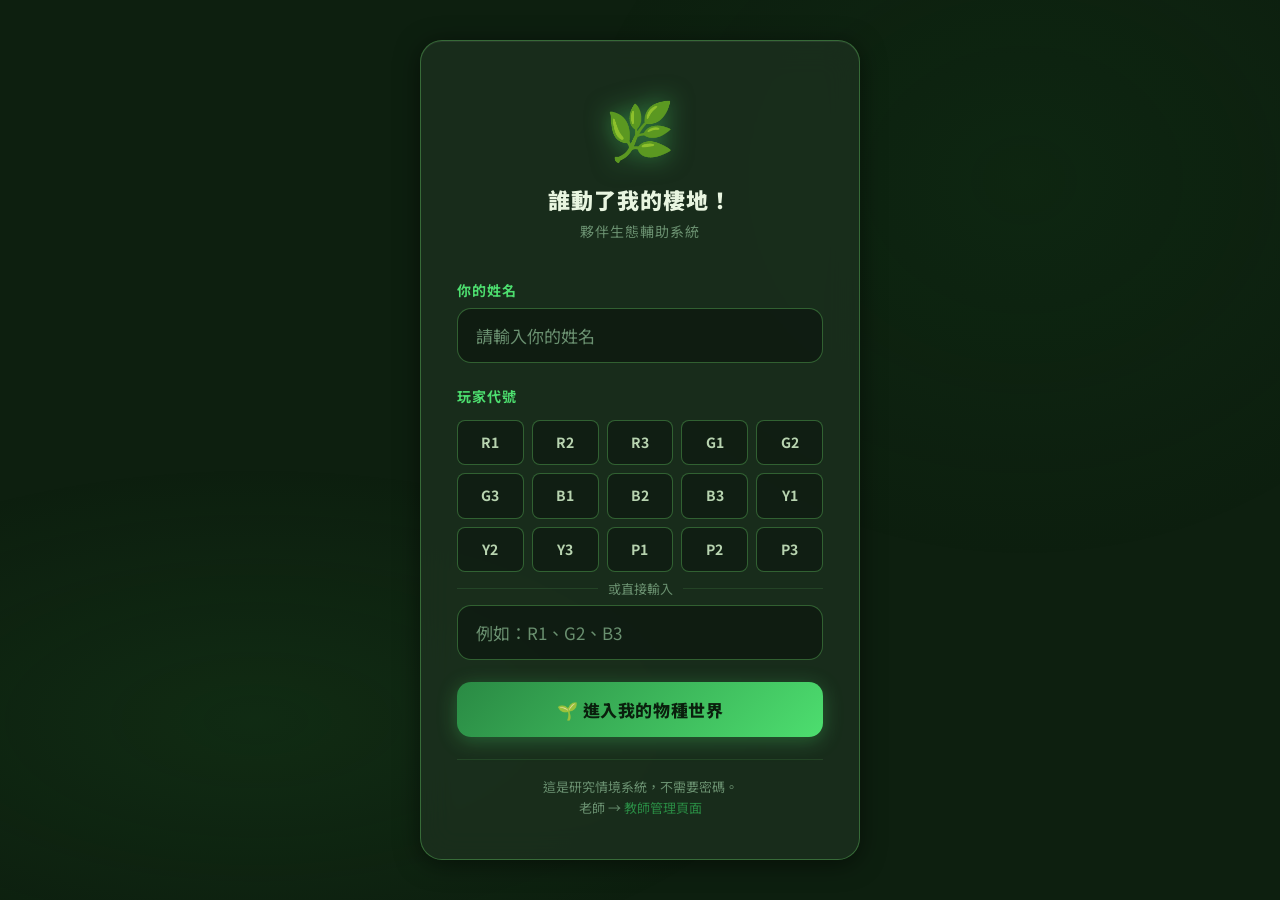
==== index.html @ b0ab8698 "V1" ====
<!DOCTYPE html>
<html lang="zh-TW">
<head>
  <meta charset="UTF-8" />
  <meta name="viewport" content="width=device-width, initial-scale=1.0" />
  <title>誰動了我的棲地！— 夥伴生態輔助系統</title>
  <meta name="description" content="桌遊「誰動了我的棲地！」的 AI 物種夥伴輔助系統，協助學生以物種視角思考生態互動。" />
  <link rel="stylesheet" href="styles.css" />
  <style>
    /* ── Login Page Specific ── */
    body { display: flex; align-items: center; justify-content: center; min-height: 100vh; padding: 24px; }

    .login-wrapper {
      position: relative;
      z-index: 1;
      width: 100%;
      max-width: 440px;
      animation: fadeInUp 0.5s ease both;
    }

    /* Floating leaves decoration */
    .leaves-deco {
      position: fixed;
      inset: 0;
      pointer-events: none;
      overflow: hidden;
      z-index: 0;
    }
    .leaf {
      position: absolute;
      font-size: 22px;
      opacity: 0;
      animation: float-leaf linear infinite;
    }
    @keyframes float-leaf {
      0%   { transform: translate(0, 110vh) rotate(0deg); opacity: 0; }
      10%  { opacity: 0.6; }
      90%  { opacity: 0.4; }
      100% { transform: translate(var(--dx, 30px), -10vh) rotate(var(--rot, 360deg)); opacity: 0; }
    }

    /* Title section */
    .login-header {
      text-align: center;
      padding: 40px 36px 28px;
    }
    .login-logo {
      font-size: 56px;
      display: block;
      margin-bottom: 12px;
      filter: drop-shadow(0 0 12px rgba(77,222,111,0.5));
      animation: sway 4s ease-in-out infinite;
      transform-origin: bottom center;
    }
    .login-title {
      font-size: 22px;
      font-weight: 900;
      color: var(--color-text-h);
      letter-spacing: 0.04em;
      line-height: 1.3;
      margin-bottom: 6px;
    }
    .login-subtitle {
      font-size: 14px;
      color: var(--color-text-dim);
      letter-spacing: 0.08em;
    }

    /* Form body */
    .login-body {
      padding: 8px 36px 40px;
      display: flex;
      flex-direction: column;
      gap: 22px;
    }

    /* Code picker grid */
    .code-grid {
      display: grid;
      grid-template-columns: repeat(5, 1fr);
      gap: 8px;
      margin-top: 6px;
    }
    .code-chip {
      padding: 10px 4px;
      text-align: center;
      border-radius: var(--radius-sm);
      border: 1.5px solid var(--color-border-bright);
      background: rgba(0,0,0,0.3);
      color: var(--color-text);
      font-size: 14px;
      font-weight: 700;
      cursor: pointer;
      transition: all var(--transition);
      user-select: none;
    }
    .code-chip:hover {
      border-color: var(--color-primary);
      color: var(--color-primary);
      background: rgba(77,222,111,0.08);
    }
    .code-chip.selected {
      background: linear-gradient(135deg, var(--color-primary-dim), var(--color-primary));
      border-color: var(--color-primary);
      color: #0a1f0d;
      box-shadow: 0 2px 12px rgba(77,222,111,0.35);
    }

    .or-divider {
      display: flex;
      align-items: center;
      gap: 10px;
      color: var(--color-text-dim);
      font-size: 13px;
    }
    .or-divider::before, .or-divider::after {
      content: '';
      flex: 1;
      height: 1px;
      background: var(--color-border);
    }

    /* Error state */
    .error-msg {
      padding: 12px 16px;
      background: rgba(255,107,107,0.1);
      border: 1px solid rgba(255,107,107,0.35);
      border-radius: var(--radius-sm);
      color: var(--color-error);
      font-size: 14px;
      display: none;
    }
    .error-msg.show { display: block; animation: fadeInUp 0.3s ease; }

    /* Loading spinner inside button */
    .btn-spinner {
      width: 18px;
      height: 18px;
      border: 2px solid rgba(0,0,0,0.2);
      border-top-color: rgba(0,0,0,0.7);
      border-radius: 50%;
      animation: spin 0.7s linear infinite;
      display: none;
    }

    /* Bottom note */
    .login-note {
      text-align: center;
      font-size: 13px;
      color: var(--color-text-dim);
      padding-top: 16px;
      border-top: 1px solid var(--color-border);
    }
    .login-note a {
      color: var(--color-primary-dim);
      text-decoration: none;
    }
    .login-note a:hover { text-decoration: underline; }
  </style>
</head>
<body>

<!-- Floating leaves -->
<div class="leaves-deco" id="leavesDeco"></div>

<!-- Toast -->
<div id="toast"></div>

<div class="login-wrapper">
  <div class="glass-card">
    <!-- Header -->
    <div class="login-header">
      <span class="login-logo">🌿</span>
      <h1 class="login-title">誰動了我的棲地！</h1>
      <p class="login-subtitle">夥伴生態輔助系統</p>
    </div>

    <!-- Form -->
    <div class="login-body">
      <div class="field-group">
        <label class="field-label" for="inputName">你的姓名</label>
        <input
          class="field-input"
          id="inputName"
          type="text"
          placeholder="請輸入你的姓名"
          autocomplete="off"
          maxlength="20"
        />
      </div>

      <div class="field-group">
        <label class="field-label">玩家代號</label>
        <!-- Quick-pick grid -->
        <div class="code-grid" id="codeGrid">
          <!-- generated by JS -->
        </div>
        <div class="or-divider">或直接輸入</div>
        <input
          class="field-input"
          id="inputCode"
          type="text"
          placeholder="例如：R1、G2、B3"
          autocomplete="off"
          maxlength="6"
          style="text-transform:uppercase;"
        />
      </div>

      <div class="error-msg" id="errorMsg"></div>

      <button class="btn-primary" id="loginBtn" onclick="doLogin()">
        <div class="btn-spinner" id="btnSpinner"></div>
        <span id="btnText">🌱 進入我的物種世界</span>
      </button>

      <p class="login-note">
        這是研究情境系統，不需要密碼。<br />
        老師 → <a href="admin.html" id="adminLink">教師管理頁面</a>
      </p>
    </div>
  </div>
</div>

<script src="config.js"></script>
<script>
// ════════════════════════════════════════════════
// Login Page Script
// ════════════════════════════════════════════════

// Player code options
const CODE_PREFIXES = ['R','G','B','Y','P'];
const CODE_NUMBERS  = [1, 2, 3];

function buildCodeGrid() {
  const grid = document.getElementById('codeGrid');
  CODE_PREFIXES.forEach(prefix => {
    CODE_NUMBERS.forEach(num => {
      const code = prefix + num;
      const chip = document.createElement('div');
      chip.className = 'code-chip';
      chip.id = 'chip-' + code;
      chip.textContent = code;
      chip.onclick = () => selectCode(code);
      grid.appendChild(chip);
    });
  });
}

function selectCode(code) {
  document.querySelectorAll('.code-chip').forEach(c => c.classList.remove('selected'));
  const chip = document.getElementById('chip-' + code);
  if (chip) chip.classList.add('selected');
  document.getElementById('inputCode').value = code;
}

// Sync manual input → chip highlight
document.addEventListener('DOMContentLoaded', () => {
  buildCodeGrid();
  buildLeaves();

  document.getElementById('inputCode').addEventListener('input', e => {
    const val = e.target.value.trim().toUpperCase();
    e.target.value = val;
    document.querySelectorAll('.code-chip').forEach(c => c.classList.remove('selected'));
    const chip = document.getElementById('chip-' + val);
    if (chip) chip.classList.add('selected');
  });

  document.getElementById('inputName').addEventListener('keydown', e => {
    if (e.key === 'Enter') document.getElementById('inputCode').focus();
  });
  document.getElementById('inputCode').addEventListener('keydown', e => {
    if (e.key === 'Enter') doLogin();
  });
});

// ── Login ──────────────────────────────────────
async function doLogin() {
  const name        = document.getElementById('inputName').value.trim();
  const player_code = document.getElementById('inputCode').value.trim().toUpperCase();
  const errEl       = document.getElementById('errorMsg');

  errEl.classList.remove('show');

  if (!name) { showError('請輸入你的姓名 😊'); return; }
  if (!player_code) { showError('請選擇或輸入你的玩家代號'); return; }

  setLoading(true);

  try {
    const url = `${GAS_URL}?action=login&name=${encodeURIComponent(name)}&player_code=${encodeURIComponent(player_code)}`;
    const res  = await fetch(url);
    const data = await res.json();

    if (!data.ok) {
      showError(data.error || '登入失敗，請確認姓名與代號');
      setLoading(false);
      return;
    }

    // Store session
    sessionStorage.setItem('student', JSON.stringify({
      name:        data.name,
      player_code: data.player_code,
      species:     data.species,
      team:        data.team,
      bodyDesc:    data.bodyDesc,
    }));

    showToast('歡迎！正在進入你的世界…');
    setTimeout(() => { window.location.href = 'chat.html'; }, 800);

  } catch (err) {
    showError('網路連線異常，請稍後再試');
    setLoading(false);
  }
}

function showError(msg) {
  const el = document.getElementById('errorMsg');
  el.textContent = '⚠️ ' + msg;
  el.classList.add('show');
}

function setLoading(on) {
  const btn     = document.getElementById('loginBtn');
  const spinner = document.getElementById('btnSpinner');
  const text    = document.getElementById('btnText');
  btn.disabled      = on;
  spinner.style.display = on ? 'block' : 'none';
  text.style.display    = on ? 'none'  : '';
}

function showToast(msg, isError = false) {
  const t = document.getElementById('toast');
  t.textContent = msg;
  t.className   = 'show' + (isError ? ' error' : '');
  clearTimeout(t._timer);
  t._timer = setTimeout(() => { t.className = ''; }, 3000);
}

// ── Floating leaves animation ──────────────────
function buildLeaves() {
  const container = document.getElementById('leavesDeco');
  const emojis = ['🍃','🌿','🍀','🌱','🍂'];
  for (let i = 0; i < 18; i++) {
    const leaf = document.createElement('div');
    leaf.className = 'leaf';
    leaf.textContent = emojis[Math.floor(Math.random() * emojis.length)];
    const left = Math.random() * 100;
    const dur  = 8 + Math.random() * 12;
    const delay= Math.random() * 15;
    const dx   = (Math.random() - 0.5) * 120;
    const rot  = Math.random() * 720 - 360;
    leaf.style.cssText = `left:${left}%;--dx:${dx}px;--rot:${rot}deg;animation-duration:${dur}s;animation-delay:${delay}s;`;
    container.appendChild(leaf);
  }
}
</script>
</body>
</html>
---- styles.css ----
/* ================================================
   誰動了我的棲地！— 夥伴生態輔助系統
   Shared Design System
   ================================================ */

@import url('https://fonts.googleapis.com/css2?family=Noto+Sans+TC:wght@400;500;700;900&family=Nunito:wght@400;600;700;800&display=swap');

/* ---- CSS Tokens ---- */
:root {
  --color-bg:          #0d1f0f;
  --color-bg-2:        #111e12;
  --color-surface:     #162418;
  --color-surface-2:   #1e3322;
  --color-glass:       rgba(30, 51, 34, 0.7);
  --color-border:      rgba(100, 200, 100, 0.15);
  --color-border-bright: rgba(100, 200, 100, 0.4);

  --color-primary:     #4dde6f;
  --color-primary-dim: #2a8a44;
  --color-primary-glow: rgba(77, 222, 111, 0.25);
  --color-accent:      #a8e063;
  --color-accent-2:    #f5c518;

  --color-user-bubble: #1a3a5c;
  --color-user-border: rgba(74, 144, 226, 0.5);
  --color-user-text:   #cce4ff;

  --color-ai-bubble:   #163320;
  --color-ai-border:   rgba(77, 222, 111, 0.4);
  --color-ai-text:     #d4f5dc;

  --color-text-h:      #e8f5e0;
  --color-text:        #b8d4b0;
  --color-text-dim:    #6a9070;
  --color-error:       #ff6b6b;
  --color-warning:     #ffa94d;

  --radius-sm: 8px;
  --radius-md: 14px;
  --radius-lg: 22px;
  --radius-xl: 32px;

  --shadow-sm:   0 2px 8px rgba(0,0,0,0.4);
  --shadow-md:   0 4px 24px rgba(0,0,0,0.5);
  --shadow-lg:   0 8px 48px rgba(0,0,0,0.6);
  --shadow-glow: 0 0 24px var(--color-primary-glow);

  --font-main: 'Noto Sans TC', 'Nunito', sans-serif;
  --font-size-base: 17px;
  --font-size-sm:   14px;
  --font-size-lg:   20px;
  --font-size-xl:   26px;

  --transition: 0.22s cubic-bezier(0.4, 0, 0.2, 1);
}

/* ---- Reset ---- */
*, *::before, *::after { box-sizing: border-box; margin: 0; padding: 0; }

html, body {
  height: 100%;
  font-family: var(--font-main);
  font-size: var(--font-size-base);
  background: var(--color-bg);
  color: var(--color-text);
  line-height: 1.65;
  -webkit-font-smoothing: antialiased;
}

/* ---- Animated BG ---- */
body::before {
  content: '';
  position: fixed;
  inset: 0;
  background:
    radial-gradient(ellipse 60% 40% at 20% 80%, rgba(34, 100, 40, 0.18) 0%, transparent 70%),
    radial-gradient(ellipse 50% 60% at 80% 20%, rgba(20, 80, 30, 0.15) 0%, transparent 70%);
  pointer-events: none;
  z-index: 0;
}

/* ---- Glass Card ---- */
.glass-card {
  background: var(--color-glass);
  border: 1px solid var(--color-border-bright);
  border-radius: var(--radius-lg);
  backdrop-filter: blur(16px);
  -webkit-backdrop-filter: blur(16px);
  box-shadow: var(--shadow-md), inset 0 1px 0 rgba(255,255,255,0.06);
}

/* ---- Inputs ---- */
.field-group {
  display: flex;
  flex-direction: column;
  gap: 6px;
}

.field-label {
  font-size: var(--font-size-sm);
  font-weight: 700;
  color: var(--color-primary);
  letter-spacing: 0.06em;
  text-transform: uppercase;
}

.field-input {
  background: rgba(0, 0, 0, 0.35);
  border: 1.5px solid var(--color-border-bright);
  border-radius: var(--radius-md);
  padding: 14px 18px;
  font-family: var(--font-main);
  font-size: var(--font-size-base);
  color: var(--color-text-h);
  outline: none;
  transition: border-color var(--transition), box-shadow var(--transition);
  width: 100%;
}

.field-input::placeholder { color: var(--color-text-dim); }

.field-input:focus {
  border-color: var(--color-primary);
  box-shadow: var(--shadow-glow);
}

/* ---- Buttons ---- */
.btn-primary {
  display: flex;
  align-items: center;
  justify-content: center;
  gap: 8px;
  padding: 15px 32px;
  background: linear-gradient(135deg, var(--color-primary-dim), var(--color-primary));
  color: #0a1f0d;
  font-family: var(--font-main);
  font-size: var(--font-size-base);
  font-weight: 800;
  border: none;
  border-radius: var(--radius-md);
  cursor: pointer;
  transition: transform var(--transition), box-shadow var(--transition), filter var(--transition);
  box-shadow: 0 4px 20px rgba(77, 222, 111, 0.3);
  letter-spacing: 0.03em;
}

.btn-primary:hover {
  transform: translateY(-2px);
  box-shadow: 0 8px 32px rgba(77, 222, 111, 0.5);
  filter: brightness(1.08);
}

.btn-primary:active { transform: translateY(0); filter: brightness(0.95); }

.btn-primary:disabled {
  opacity: 0.5;
  cursor: not-allowed;
  transform: none;
  box-shadow: none;
}

/* ---- Status badge ---- */
.status-badge {
  display: inline-flex;
  align-items: center;
  gap: 6px;
  padding: 4px 12px;
  border-radius: 100px;
  font-size: 13px;
  font-weight: 700;
}
.status-badge.normal   { background: rgba(77,222,111,0.15); color: var(--color-primary); border: 1px solid rgba(77,222,111,0.35); }
.status-badge.hungry   { background: rgba(255,169,77,0.15);  color: var(--color-warning); border: 1px solid rgba(255,169,77,0.35); }
.status-badge.starving { background: rgba(255,107,107,0.15); color: var(--color-error);   border: 1px solid rgba(255,107,107,0.35); }

/* ---- Scroll ---- */
::-webkit-scrollbar { width: 6px; }
::-webkit-scrollbar-track { background: transparent; }
::-webkit-scrollbar-thumb { background: rgba(77,222,111,0.25); border-radius: 100px; }
::-webkit-scrollbar-thumb:hover { background: rgba(77,222,111,0.45); }

/* ---- Floating particles (decorative) ---- */
@keyframes float-up {
  0%   { transform: translateY(0) scale(1); opacity: 0.7; }
  100% { transform: translateY(-120px) scale(0.5); opacity: 0; }
}
@keyframes sway {
  0%, 100% { transform: rotate(-3deg); }
  50%       { transform: rotate(3deg); }
}
@keyframes pulseGlow {
  0%, 100% { box-shadow: var(--shadow-md), 0 0 20px var(--color-primary-glow); }
  50%       { box-shadow: var(--shadow-md), 0 0 40px rgba(77,222,111,0.4); }
}
@keyframes fadeInUp {
  from { opacity: 0; transform: translateY(14px); }
  to   { opacity: 1; transform: translateY(0); }
}
@keyframes slideIn {
  from { opacity: 0; transform: translateX(-10px); }
  to   { opacity: 1; transform: translateX(0); }
}
@keyframes typing {
  0%   { content: '●'; }
  33%  { content: '● ●'; }
  66%  { content: '● ● ●'; }
  100% { content: '●'; }
}
@keyframes spin { to { transform: rotate(360deg); } }

.fade-in-up { animation: fadeInUp 0.4s ease both; }

/* ---- Toast ---- */
#toast {
  position: fixed;
  bottom: 32px;
  left: 50%;
  transform: translateX(-50%) translateY(20px);
  background: var(--color-surface-2);
  border: 1px solid var(--color-border-bright);
  border-radius: var(--radius-md);
  padding: 12px 24px;
  font-size: var(--font-size-sm);
  color: var(--color-text-h);
  opacity: 0;
  pointer-events: none;
  transition: all 0.3s ease;
  z-index: 9999;
  max-width: 340px;
  text-align: center;
}
#toast.show {
  opacity: 1;
  transform: translateX(-50%) translateY(0);
}
#toast.error { border-color: rgba(255,107,107,0.5); color: var(--color-error); }
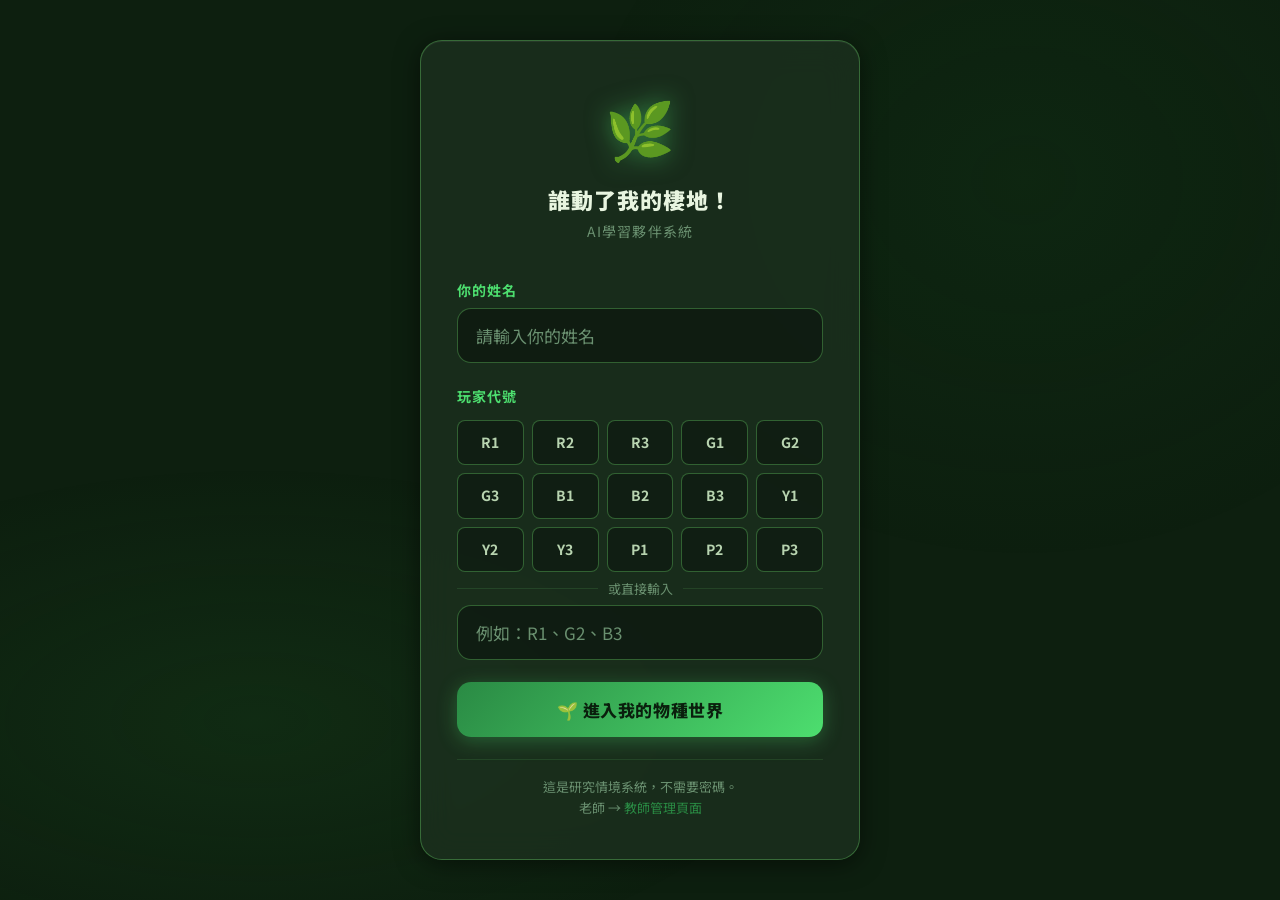
==== commit 6b5af482: "AI學習夥伴系統 改名字" ====
--- a/index.html
+++ b/index.html
@@ -3,8 +3,8 @@
 <head>
   <meta charset="UTF-8" />
   <meta name="viewport" content="width=device-width, initial-scale=1.0" />
-  <title>誰動了我的棲地！— 夥伴生態輔助系統</title>
-  <meta name="description" content="桌遊「誰動了我的棲地！」的 AI 物種夥伴輔助系統，協助學生以物種視角思考生態互動。" />
+  <title>誰動了我的棲地！— AI學習夥伴系統</title>
+  <meta name="description" content="桌遊「誰動了我的棲地！」的 AI 學習夥伴系統，協助學生以物種視角思考生態互動。" />
   <link rel="stylesheet" href="styles.css" />
   <style>
     /* ── Login Page Specific ── */
@@ -172,7 +172,7 @@
     <div class="login-header">
       <span class="login-logo">🌿</span>
       <h1 class="login-title">誰動了我的棲地！</h1>
-      <p class="login-subtitle">夥伴生態輔助系統</p>
+      <p class="login-subtitle">AI學習夥伴系統</p>
     </div>
 
     <!-- Form -->
@@ -289,8 +289,12 @@
   setLoading(true);
 
   try {
-    const url = `${GAS_URL}?action=login&name=${encodeURIComponent(name)}&player_code=${encodeURIComponent(player_code)}`;
-    const res  = await fetch(url);
+    // ⚠️ 所有呼叫一律用 POST + text/plain 避免 CORS 302 redirect 問題
+    const res  = await fetch(GAS_URL, {
+      method: 'POST',
+      headers: { 'Content-Type': 'text/plain' },
+      body: JSON.stringify({ action: 'login', name, player_code }),
+    });
     const data = await res.json();
 
     if (!data.ok) {
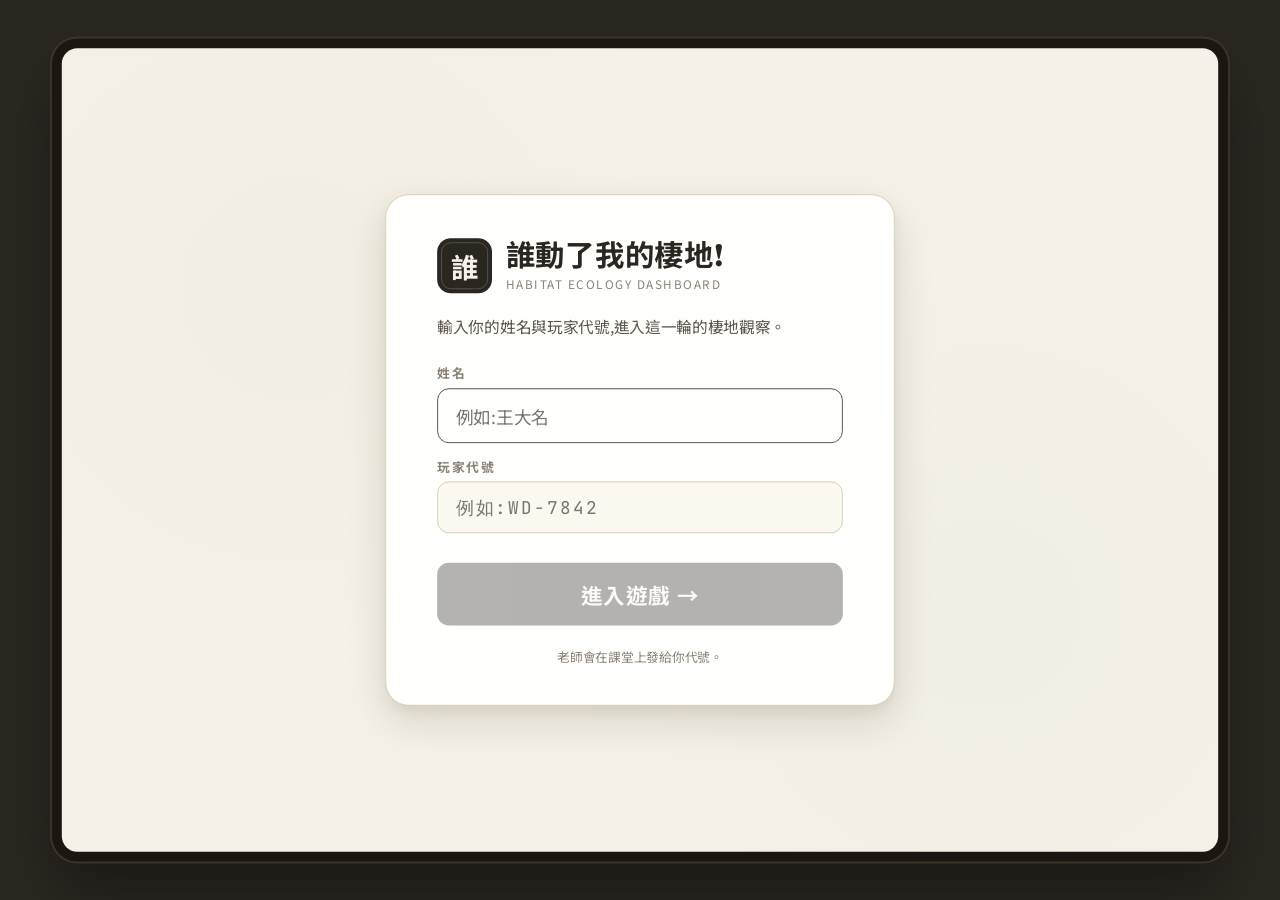
==== commit 9d062f39: "New system 0.0.1" ====
--- a/index.html
+++ b/index.html
@@ -1,366 +1,40 @@
-<!DOCTYPE html>
-<html lang="zh-TW">
+<!doctype html>
+<html lang="zh-Hant">
 <head>
-  <meta charset="UTF-8" />
-  <meta name="viewport" content="width=device-width, initial-scale=1.0" />
-  <title>誰動了我的棲地！— AI學習夥伴系統</title>
-  <meta name="description" content="桌遊「誰動了我的棲地！」的 AI 學習夥伴系統，協助學生以物種視角思考生態互動。" />
-  <link rel="stylesheet" href="styles.css" />
-  <style>
-    /* ── Login Page Specific ── */
-    body { display: flex; align-items: center; justify-content: center; min-height: 100vh; padding: 24px; }
+  <meta charset="utf-8" />
+  <meta name="viewport" content="width=1180, initial-scale=1" />
+  <title>誰動了我的棲地!</title>
 
-    .login-wrapper {
-      position: relative;
-      z-index: 1;
-      width: 100%;
-      max-width: 440px;
-      animation: fadeInUp 0.5s ease both;
-    }
+  <link rel="preconnect" href="https://fonts.googleapis.com" />
+  <link rel="preconnect" href="https://fonts.gstatic.com" crossorigin />
+  <link href="https://fonts.googleapis.com/css2?family=Noto+Sans+TC:wght@400;500;600;700;900&family=Fraunces:opsz,wght@9..144,500;9..144,700&family=JetBrains+Mono:wght@400;600&display=swap" rel="stylesheet" />
 
-    /* Floating leaves decoration */
-    .leaves-deco {
-      position: fixed;
-      inset: 0;
-      pointer-events: none;
-      overflow: hidden;
-      z-index: 0;
-    }
-    .leaf {
-      position: absolute;
-      font-size: 22px;
-      opacity: 0;
-      animation: float-leaf linear infinite;
-    }
-    @keyframes float-leaf {
-      0%   { transform: translate(0, 110vh) rotate(0deg); opacity: 0; }
-      10%  { opacity: 0.6; }
-      90%  { opacity: 0.4; }
-      100% { transform: translate(var(--dx, 30px), -10vh) rotate(var(--rot, 360deg)); opacity: 0; }
-    }
-
-    /* Title section */
-    .login-header {
-      text-align: center;
-      padding: 40px 36px 28px;
-    }
-    .login-logo {
-      font-size: 56px;
-      display: block;
-      margin-bottom: 12px;
-      filter: drop-shadow(0 0 12px rgba(77,222,111,0.5));
-      animation: sway 4s ease-in-out infinite;
-      transform-origin: bottom center;
-    }
-    .login-title {
-      font-size: 22px;
-      font-weight: 900;
-      color: var(--color-text-h);
-      letter-spacing: 0.04em;
-      line-height: 1.3;
-      margin-bottom: 6px;
-    }
-    .login-subtitle {
-      font-size: 14px;
-      color: var(--color-text-dim);
-      letter-spacing: 0.08em;
-    }
-
-    /* Form body */
-    .login-body {
-      padding: 8px 36px 40px;
-      display: flex;
-      flex-direction: column;
-      gap: 22px;
-    }
-
-    /* Code picker grid */
-    .code-grid {
-      display: grid;
-      grid-template-columns: repeat(5, 1fr);
-      gap: 8px;
-      margin-top: 6px;
-    }
-    .code-chip {
-      padding: 10px 4px;
-      text-align: center;
-      border-radius: var(--radius-sm);
-      border: 1.5px solid var(--color-border-bright);
-      background: rgba(0,0,0,0.3);
-      color: var(--color-text);
-      font-size: 14px;
-      font-weight: 700;
-      cursor: pointer;
-      transition: all var(--transition);
-      user-select: none;
-    }
-    .code-chip:hover {
-      border-color: var(--color-primary);
-      color: var(--color-primary);
-      background: rgba(77,222,111,0.08);
-    }
-    .code-chip.selected {
-      background: linear-gradient(135deg, var(--color-primary-dim), var(--color-primary));
-      border-color: var(--color-primary);
-      color: #0a1f0d;
-      box-shadow: 0 2px 12px rgba(77,222,111,0.35);
-    }
-
-    .or-divider {
-      display: flex;
-      align-items: center;
-      gap: 10px;
-      color: var(--color-text-dim);
-      font-size: 13px;
-    }
-    .or-divider::before, .or-divider::after {
-      content: '';
-      flex: 1;
-      height: 1px;
-      background: var(--color-border);
-    }
-
-    /* Error state */
-    .error-msg {
-      padding: 12px 16px;
-      background: rgba(255,107,107,0.1);
-      border: 1px solid rgba(255,107,107,0.35);
-      border-radius: var(--radius-sm);
-      color: var(--color-error);
-      font-size: 14px;
-      display: none;
-    }
-    .error-msg.show { display: block; animation: fadeInUp 0.3s ease; }
-
-    /* Loading spinner inside button */
-    .btn-spinner {
-      width: 18px;
-      height: 18px;
-      border: 2px solid rgba(0,0,0,0.2);
-      border-top-color: rgba(0,0,0,0.7);
-      border-radius: 50%;
-      animation: spin 0.7s linear infinite;
-      display: none;
-    }
-
-    /* Bottom note */
-    .login-note {
-      text-align: center;
-      font-size: 13px;
-      color: var(--color-text-dim);
-      padding-top: 16px;
-      border-top: 1px solid var(--color-border);
-    }
-    .login-note a {
-      color: var(--color-primary-dim);
-      text-decoration: none;
-    }
-    .login-note a:hover { text-decoration: underline; }
-  </style>
+  <link rel="stylesheet" href="styles/base.css" />
+  <link rel="stylesheet" href="styles/topbar.css" />
+  <link rel="stylesheet" href="styles/login.css" />
+  <link rel="stylesheet" href="styles/action-screen.css" />
+  <link rel="stylesheet" href="styles/habitat-map.css" />
+  <link rel="stylesheet" href="styles/chat.css" />
+  <link rel="stylesheet" href="styles/report-screen.css" />
 </head>
 <body>
+  <div id="hd-stage" class="hd-stage"></div>
 
-<!-- Floating leaves -->
-<div class="leaves-deco" id="leavesDeco"></div>
-
-<!-- Toast -->
-<div id="toast"></div>
-
-<div class="login-wrapper">
-  <div class="glass-card">
-    <!-- Header -->
-    <div class="login-header">
-      <span class="login-logo">🌿</span>
-      <h1 class="login-title">誰動了我的棲地！</h1>
-      <p class="login-subtitle">AI學習夥伴系統</p>
-    </div>
-
-    <!-- Form -->
-    <div class="login-body">
-      <div class="field-group">
-        <label class="field-label" for="inputName">你的姓名</label>
-        <input
-          class="field-input"
-          id="inputName"
-          type="text"
-          placeholder="請輸入你的姓名"
-          autocomplete="off"
-          maxlength="20"
-        />
-      </div>
-
-      <div class="field-group">
-        <label class="field-label">玩家代號</label>
-        <!-- Quick-pick grid -->
-        <div class="code-grid" id="codeGrid">
-          <!-- generated by JS -->
-        </div>
-        <div class="or-divider">或直接輸入</div>
-        <input
-          class="field-input"
-          id="inputCode"
-          type="text"
-          placeholder="例如：R1、G2、B3"
-          autocomplete="off"
-          maxlength="6"
-          style="text-transform:uppercase;"
-        />
-      </div>
-
-      <div class="error-msg" id="errorMsg"></div>
-
-      <button class="btn-primary" id="loginBtn" onclick="doLogin()">
-        <div class="btn-spinner" id="btnSpinner"></div>
-        <span id="btnText">🌱 進入我的物種世界</span>
-      </button>
-
-      <p class="login-note">
-        這是研究情境系統，不需要密碼。<br />
-        老師 → <a href="admin.html" id="adminLink">教師管理頁面</a>
-      </p>
-    </div>
-  </div>
-</div>
-
-<script src="config.js"></script>
-<script>
-// ════════════════════════════════════════════════
-// Login Page Script
-// ════════════════════════════════════════════════
-
-// Player code options
-const CODE_PREFIXES = ['R','G','B','Y','P'];
-const CODE_NUMBERS  = [1, 2, 3];
-
-function buildCodeGrid() {
-  const grid = document.getElementById('codeGrid');
-  CODE_PREFIXES.forEach(prefix => {
-    CODE_NUMBERS.forEach(num => {
-      const code = prefix + num;
-      const chip = document.createElement('div');
-      chip.className = 'code-chip';
-      chip.id = 'chip-' + code;
-      chip.textContent = code;
-      chip.onclick = () => selectCode(code);
-      grid.appendChild(chip);
-    });
-  });
-}
-
-function selectCode(code) {
-  document.querySelectorAll('.code-chip').forEach(c => c.classList.remove('selected'));
-  const chip = document.getElementById('chip-' + code);
-  if (chip) chip.classList.add('selected');
-  document.getElementById('inputCode').value = code;
-}
-
-// Sync manual input → chip highlight
-document.addEventListener('DOMContentLoaded', () => {
-  buildCodeGrid();
-  buildLeaves();
-
-  document.getElementById('inputCode').addEventListener('input', e => {
-    const val = e.target.value.trim().toUpperCase();
-    e.target.value = val;
-    document.querySelectorAll('.code-chip').forEach(c => c.classList.remove('selected'));
-    const chip = document.getElementById('chip-' + val);
-    if (chip) chip.classList.add('selected');
-  });
-
-  document.getElementById('inputName').addEventListener('keydown', e => {
-    if (e.key === 'Enter') document.getElementById('inputCode').focus();
-  });
-  document.getElementById('inputCode').addEventListener('keydown', e => {
-    if (e.key === 'Enter') doLogin();
-  });
-});
-
-// ── Login ──────────────────────────────────────
-async function doLogin() {
-  const name        = document.getElementById('inputName').value.trim();
-  const player_code = document.getElementById('inputCode').value.trim().toUpperCase();
-  const errEl       = document.getElementById('errorMsg');
-
-  errEl.classList.remove('show');
-
-  if (!name) { showError('請輸入你的姓名 😊'); return; }
-  if (!player_code) { showError('請選擇或輸入你的玩家代號'); return; }
-
-  setLoading(true);
-
-  try {
-    // ⚠️ 所有呼叫一律用 POST + text/plain 避免 CORS 302 redirect 問題
-    const res  = await fetch(GAS_URL, {
-      method: 'POST',
-      headers: { 'Content-Type': 'text/plain' },
-      body: JSON.stringify({ action: 'login', name, player_code }),
-    });
-    const data = await res.json();
-
-    if (!data.ok) {
-      showError(data.error || '登入失敗，請確認姓名與代號');
-      setLoading(false);
-      return;
-    }
-
-    // Store session
-    sessionStorage.setItem('student', JSON.stringify({
-      name:        data.name,
-      player_code: data.player_code,
-      species:     data.species,
-      team:        data.team,
-      bodyDesc:    data.bodyDesc,
-    }));
-
-    showToast('歡迎！正在進入你的世界…');
-    setTimeout(() => { window.location.href = 'chat.html'; }, 800);
-
-  } catch (err) {
-    showError('網路連線異常，請稍後再試');
-    setLoading(false);
-  }
-}
-
-function showError(msg) {
-  const el = document.getElementById('errorMsg');
-  el.textContent = '⚠️ ' + msg;
-  el.classList.add('show');
-}
-
-function setLoading(on) {
-  const btn     = document.getElementById('loginBtn');
-  const spinner = document.getElementById('btnSpinner');
-  const text    = document.getElementById('btnText');
-  btn.disabled      = on;
-  spinner.style.display = on ? 'block' : 'none';
-  text.style.display    = on ? 'none'  : '';
-}
-
-function showToast(msg, isError = false) {
-  const t = document.getElementById('toast');
-  t.textContent = msg;
-  t.className   = 'show' + (isError ? ' error' : '');
-  clearTimeout(t._timer);
-  t._timer = setTimeout(() => { t.className = ''; }, 3000);
-}
-
-// ── Floating leaves animation ──────────────────
-function buildLeaves() {
-  const container = document.getElementById('leavesDeco');
-  const emojis = ['🍃','🌿','🍀','🌱','🍂'];
-  for (let i = 0; i < 18; i++) {
-    const leaf = document.createElement('div');
-    leaf.className = 'leaf';
-    leaf.textContent = emojis[Math.floor(Math.random() * emojis.length)];
-    const left = Math.random() * 100;
-    const dur  = 8 + Math.random() * 12;
-    const delay= Math.random() * 15;
-    const dx   = (Math.random() - 0.5) * 120;
-    const rot  = Math.random() * 720 - 360;
-    leaf.style.cssText = `left:${left}%;--dx:${dx}px;--rot:${rot}deg;animation-duration:${dur}s;animation-delay:${delay}s;`;
-    container.appendChild(leaf);
-  }
-}
-</script>
+  <!-- 載入順序:資料/工具 → 元件 → 路由 → 入口 -->
+  <script defer src="js/data.js"></script>
+  <script defer src="js/icons.js"></script>
+  <script defer src="js/state.js"></script>
+  <script defer src="js/api.js"></script>
+  <script defer src="js/components/topbar.js"></script>
+  <script defer src="js/components/timer.js"></script>
+  <script defer src="js/components/login.js"></script>
+  <script defer src="js/components/habitat-map.js"></script>
+  <script defer src="js/components/side-panel.js"></script>
+  <script defer src="js/components/action-panel.js"></script>
+  <script defer src="js/components/chat.js"></script>
+  <script defer src="js/components/action-screen.js"></script>
+  <script defer src="js/components/survival-report.js"></script>
+  <script defer src="js/router.js"></script>
+  <script defer src="js/main.js"></script>
 </body>
 </html>
--- a/styles/base.css
+++ b/styles/base.css
@@ -0,0 +1,150 @@
+/* ============================================================
+   誰動了我的棲地! — 基礎樣式
+   - CSS 變數整段沿用 reference/project/styles.css 的 :root
+   - 舞台尺寸調整為 1180×820,字級從 22 縮為 19
+   ============================================================ */
+
+:root {
+  /* 棲地主題色 */
+  --hd-color-wetland:   #6B9E7F;
+  --hd-color-forest:    #4A7C59;
+  --hd-color-urban:     #8B92A8;
+  --hd-color-port:      #5B7A99;
+
+  /* 六色族群 */
+  --hd-species-red:     #C8553D;
+  --hd-species-green:   #6B9E47;
+  --hd-species-yellow:  #D9A441;
+  --hd-species-brown:   #8B6B47;
+  --hd-species-blue:    #4A7BA6;
+  --hd-species-purple:  #8B5A9F;
+
+  /* 紙張/墨色系 */
+  --hd-paper:           #F5F1E8;
+  --hd-paper-dark:      #EBE4D3;
+  --hd-card:            #FFFFFE;
+  --hd-card-soft:       #FBF8F0;
+  --hd-ink:             #2A2620;
+  --hd-ink-soft:        #5C5448;
+  --hd-ink-muted:       #8A8275;
+  --hd-line:            #D9CFB8;
+  --hd-line-soft:       #E8E0CC;
+
+  /* 強調色 */
+  --hd-accent:          #B85C3D;
+  --hd-accent-soft:     #E8C9A8;
+  --hd-warning:         #C77A2E;
+  --hd-danger:          #B53C2E;
+  --hd-success:         #5B8C3F;
+  --hd-mist:            #2A2433;
+
+  /* 字體 */
+  --hd-font-sans:    "Noto Sans TC", system-ui, -apple-system, sans-serif;
+  --hd-font-display: "Fraunces", "Noto Sans TC", serif;
+  --hd-font-mono:    "JetBrains Mono", ui-monospace, monospace;
+
+  /* 圓角 */
+  --hd-radius-sm: 7px;
+  --hd-radius:    12px;
+  --hd-radius-lg: 17px;
+  --hd-radius-xl: 24px;
+
+  /* 陰影 */
+  --hd-shadow-sm: 0 1px 2px rgba(60,46,20,.06), 0 1px 1px rgba(60,46,20,.04);
+  --hd-shadow:    0 3px 8px rgba(60,46,20,.08), 0 1px 3px rgba(60,46,20,.06);
+  --hd-shadow-lg: 0 16px 40px rgba(60,46,20,.14), 0 6px 12px rgba(60,46,20,.06);
+
+  /* 舞台尺寸(1180×820) */
+  --hd-stage-w: 1180px;
+  --hd-stage-h: 820px;
+  --hd-topbar-h: 100px;
+}
+
+* { box-sizing: border-box; }
+
+html, body {
+  margin: 0; padding: 0;
+  background: #2A2620;
+  font-family: var(--hd-font-sans);
+  color: var(--hd-ink);
+  font-size: 19px;
+  -webkit-font-smoothing: antialiased;
+  text-rendering: optimizeLegibility;
+}
+
+body {
+  min-height: 100vh;
+  display: flex; align-items: center; justify-content: center;
+  overflow: hidden;
+}
+
+/* 舞台:固定 1180×820,實際縮放交給 main.js 算 transform: scale */
+.hd-stage {
+  width: var(--hd-stage-w);
+  height: var(--hd-stage-h);
+  position: relative;
+  background: var(--hd-paper);
+  overflow: hidden;
+  box-shadow:
+    0 0 0 10px #1a1612,
+    0 0 0 12px #3a342a,
+    0 32px 64px rgba(0,0,0,.4);
+  border-radius: 16px;
+  transform-origin: center center;
+}
+
+/* 紙張紋理(輕微噪點) */
+.hd-stage::before {
+  content: "";
+  position: absolute; inset: 0;
+  pointer-events: none;
+  background-image:
+    radial-gradient(circle at 20% 30%, rgba(184,156,108,.04) 0%, transparent 40%),
+    radial-gradient(circle at 80% 70%, rgba(110,140,90,.03) 0%, transparent 40%);
+  z-index: 0;
+}
+
+/* ============================================================
+   通用 pill / section label / scrollbar
+   ============================================================ */
+.hd-pill {
+  display: inline-flex; align-items: center; gap: 8px;
+  padding: 8px 16px;
+  background: var(--hd-card);
+  border: 1px solid var(--hd-line);
+  border-radius: 999px;
+  font-size: 16px;
+  color: var(--hd-ink-soft);
+  white-space: nowrap;
+}
+.hd-pill__label {
+  font-size: 12px;
+  letter-spacing: .14em;
+  text-transform: uppercase;
+  color: var(--hd-ink-muted);
+  white-space: nowrap;
+}
+.hd-pill__value {
+  font-weight: 600;
+  color: var(--hd-ink);
+  font-variant-numeric: tabular-nums;
+}
+
+.hd-section-label {
+  font-size: 12px;
+  letter-spacing: .18em;
+  text-transform: uppercase;
+  color: var(--hd-ink-muted);
+  font-weight: 700;
+  margin: 0 0 4px;
+  padding: 0 4px;
+  display: flex; justify-content: space-between; align-items: center;
+  white-space: nowrap;
+}
+
+/* 共用滾動條樣式 */
+.hd-scroll::-webkit-scrollbar { width: 6px; }
+.hd-scroll::-webkit-scrollbar-thumb {
+  background: var(--hd-line);
+  border-radius: 3px;
+}
--- a/styles/topbar.css
+++ b/styles/topbar.css
@@ -0,0 +1,112 @@
+/* ============================================================
+   TopBar — 頂部玩家狀態列
+   高度 100px(原 124px),所有字級依 1180×820 同比縮小
+   ============================================================ */
+
+.hd-topbar {
+  position: relative;
+  z-index: 5;
+  height: var(--hd-topbar-h);
+  padding: 0 28px;
+  display: grid;
+  grid-template-columns: auto 1fr auto;
+  align-items: center;
+  gap: 22px;
+  background: linear-gradient(180deg, var(--hd-card-soft) 0%, transparent 100%);
+  border-bottom: 1px solid var(--hd-line-soft);
+}
+
+.hd-topbar__brand { display: flex; align-items: center; gap: 14px; }
+.hd-topbar__logo {
+  width: 50px; height: 50px;
+  border-radius: 13px;
+  background: var(--hd-ink);
+  color: var(--hd-paper);
+  display: grid; place-items: center;
+  font-family: var(--hd-font-display);
+  font-weight: 700; font-size: 25px;
+  position: relative;
+}
+.hd-topbar__logo::after {
+  content: "";
+  position: absolute; inset: 4px;
+  border: 1px solid rgba(255,255,255,.2);
+  border-radius: 9px;
+}
+
+.hd-topbar__title {
+  font-family: var(--hd-font-display);
+  font-weight: 700;
+  font-size: 25px;
+  letter-spacing: .02em;
+  color: var(--hd-ink);
+  margin: 0;
+  line-height: 1.1;
+  white-space: nowrap;
+}
+.hd-topbar__subtitle {
+  font-size: 12px;
+  letter-spacing: .12em;
+  text-transform: uppercase;
+  color: var(--hd-ink-muted);
+  margin-top: 2px;
+  white-space: nowrap;
+}
+
+.hd-topbar__player {
+  display: flex; align-items: center; gap: 12px;
+  justify-content: flex-end;
+}
+
+/* 倒數計時 pill — 同 hd-pill 但寬度固定避免抖動 */
+.hd-pill--timer .hd-pill__value {
+  font-family: var(--hd-font-mono);
+  font-variant-numeric: tabular-nums;
+  min-width: 56px;
+  text-align: center;
+}
+.hd-pill--timer.hd-pill--low {
+  border-color: var(--hd-warning);
+  color: var(--hd-warning);
+}
+.hd-pill--timer.hd-pill--low .hd-pill__value { color: var(--hd-warning); }
+.hd-pill--timer.hd-pill--zero {
+  border-color: var(--hd-danger);
+  background: rgba(181, 60, 46, .08);
+  animation: hd-timer-flash 1.2s ease-in-out infinite;
+}
+.hd-pill--timer.hd-pill--zero .hd-pill__value,
+.hd-pill--timer.hd-pill--zero .hd-pill__label { color: var(--hd-danger); }
+
+@keyframes hd-timer-flash {
+  0%, 100% { opacity: 1; }
+  50%      { opacity: .55; }
+}
+
+/* 環形 AP 進度 */
+.hd-roundgauge { display: flex; align-items: center; gap: 10px; }
+.hd-roundgauge__ring {
+  position: relative;
+  width: 48px; height: 48px;
+}
+.hd-roundgauge__center {
+  position: absolute; inset: 0;
+  display: grid; place-items: center;
+  font-family: var(--hd-font-display);
+  font-weight: 700;
+  font-size: 20px;
+  color: var(--hd-ink);
+}
+.hd-roundgauge__meta {
+  font-size: 11px;
+  color: var(--hd-ink-muted);
+  letter-spacing: .1em;
+  text-transform: uppercase;
+  white-space: nowrap;
+}
+.hd-roundgauge__big {
+  font-size: 16px;
+  color: var(--hd-ink);
+  font-weight: 600;
+  white-space: nowrap;
+}
--- a/styles/login.css
+++ b/styles/login.css
@@ -0,0 +1,125 @@
+/* ============================================================
+   登入畫面 — 沿用米色紙張底 + 深墨色 + Fraunces 標題
+   ============================================================ */
+
+.hd-login {
+  position: relative;
+  z-index: 1;
+  width: 100%; height: 100%;
+  display: flex; align-items: center; justify-content: center;
+}
+
+.hd-login__card {
+  width: 520px;
+  background: var(--hd-card);
+  border: 1px solid var(--hd-line);
+  border-radius: var(--hd-radius-xl);
+  padding: 44px 52px 40px;
+  box-shadow: var(--hd-shadow-lg);
+  display: flex; flex-direction: column; gap: 22px;
+}
+
+.hd-login__brand {
+  display: flex; align-items: center; gap: 14px;
+}
+.hd-login__logo {
+  width: 56px; height: 56px;
+  border-radius: 14px;
+  background: var(--hd-ink);
+  color: var(--hd-paper);
+  display: grid; place-items: center;
+  font-family: var(--hd-font-display);
+  font-weight: 700;
+  font-size: 28px;
+  position: relative;
+}
+.hd-login__logo::after {
+  content: "";
+  position: absolute; inset: 4px;
+  border: 1px solid rgba(255,255,255,.2);
+  border-radius: 10px;
+}
+.hd-login__brand-text { display: flex; flex-direction: column; }
+.hd-login__title {
+  font-family: var(--hd-font-display);
+  font-weight: 700;
+  font-size: 30px;
+  color: var(--hd-ink);
+  margin: 0;
+  line-height: 1.1;
+  letter-spacing: .01em;
+}
+.hd-login__kicker {
+  font-size: 12px;
+  letter-spacing: .14em;
+  text-transform: uppercase;
+  color: var(--hd-ink-muted);
+  margin-top: 4px;
+}
+
+.hd-login__subtitle {
+  font-size: 16px;
+  color: var(--hd-ink-soft);
+  line-height: 1.55;
+  margin: 0;
+}
+
+.hd-login__fields {
+  display: flex; flex-direction: column;
+  gap: 14px;
+  margin-top: 4px;
+}
+.hd-login__field { display: flex; flex-direction: column; gap: 6px; }
+.hd-login__label {
+  font-size: 13px;
+  letter-spacing: .14em;
+  text-transform: uppercase;
+  color: var(--hd-ink-muted);
+  font-weight: 700;
+}
+.hd-login__input {
+  padding: 14px 18px;
+  border: 1px solid var(--hd-line);
+  border-radius: var(--hd-radius);
+  background: var(--hd-card-soft);
+  color: var(--hd-ink);
+  font-family: inherit;
+  font-size: 18px;
+  outline: none;
+  transition: border-color .15s, background .15s;
+}
+.hd-login__input:focus {
+  border-color: var(--hd-ink-soft);
+  background: var(--hd-card);
+}
+.hd-login__input--code {
+  font-family: var(--hd-font-mono);
+  letter-spacing: .12em;
+  text-transform: uppercase;
+}
+
+.hd-login__submit {
+  margin-top: 8px;
+  background: var(--hd-ink);
+  color: var(--hd-paper);
+  border: 0;
+  border-radius: var(--hd-radius);
+  padding: 16px 20px;
+  font-family: var(--hd-font-display);
+  font-weight: 700;
+  font-size: 22px;
+  letter-spacing: .04em;
+  cursor: pointer;
+  transition: background .15s, transform .15s;
+}
+.hd-login__submit:hover  { background: #16120c; transform: translateY(-1px); }
+.hd-login__submit:disabled {
+  opacity: .35; cursor: not-allowed; transform: none;
+}
+
+.hd-login__hint {
+  font-size: 13px;
+  color: var(--hd-ink-muted);
+  text-align: center;
+  margin: 0;
+}
--- a/styles/action-screen.css
+++ b/styles/action-screen.css
@@ -0,0 +1,331 @@
+/* ============================================================
+   行動階段 — 三欄式骨架
+   左:棲地細節 280  / 中:地圖 + 聊天  / 右:行動 320
+   ============================================================ */
+
+.hd-shell {
+  position: relative;
+  z-index: 1;
+  height: calc(100% - var(--hd-topbar-h));
+  display: grid;
+  grid-template-columns: 280px 1fr 320px;
+  gap: 14px;
+  padding: 14px 18px 18px;
+}
+
+/* ---------- 中欄:上地圖 + 下聊天 ---------- */
+.hd-mid {
+  display: grid;
+  grid-template-rows: auto 1fr;
+  gap: 12px;
+  min-height: 0;
+}
+
+/* ============================================================
+   左欄(棲地詳細卡)
+   ============================================================ */
+.hd-side-l {
+  display: flex;
+  flex-direction: column;
+  gap: 12px;
+  min-height: 0;
+  overflow-y: auto;
+}
+
+.hd-detail-card {
+  background: var(--hd-card);
+  border: 1px solid var(--hd-line-soft);
+  border-radius: var(--hd-radius-lg);
+  padding: 14px;
+  display: flex; flex-direction: column; gap: 10px;
+}
+.hd-detail-card__head {
+  display: flex; align-items: center; gap: 10px;
+  padding-bottom: 10px;
+  border-bottom: 1px dashed var(--hd-line);
+}
+.hd-detail-card__icon {
+  width: 36px; height: 36px;
+  border-radius: 10px;
+  background: var(--hd-habitat-color);
+  color: white;
+  display: grid; place-items: center;
+  flex-shrink: 0;
+}
+.hd-detail-card__name {
+  font-family: var(--hd-font-display);
+  font-weight: 700;
+  font-size: 21px;
+  color: var(--hd-ink);
+  line-height: 1.05;
+  white-space: nowrap;
+}
+.hd-detail-card__capacity {
+  font-size: 13px;
+  color: var(--hd-ink-muted);
+  margin-top: 3px;
+  white-space: nowrap;
+}
+.hd-detail-card__capacity strong {
+  font-family: var(--hd-font-display);
+  font-size: 16px;
+  font-weight: 700;
+  color: var(--hd-ink-soft);
+}
+
+/* 資源條 */
+.hd-resources { display: flex; flex-direction: column; gap: 9px; }
+.hd-resource  { display: flex; flex-direction: column; gap: 5px; }
+.hd-resource__head {
+  display: flex; align-items: center; justify-content: space-between;
+}
+.hd-resource__label {
+  display: flex; align-items: center; gap: 6px;
+  font-size: 14px;
+  font-weight: 500;
+  color: var(--hd-ink-soft);
+}
+.hd-resource__icon {
+  width: 20px; height: 20px;
+  display: grid; place-items: center;
+  color: var(--hd-ink-soft);
+}
+.hd-resource__pct {
+  font-family: var(--hd-font-display);
+  font-weight: 700;
+  font-size: 19px;
+  color: var(--hd-ink);
+  font-variant-numeric: tabular-nums;
+}
+.hd-resource__pct small {
+  font-size: 11px;
+  color: var(--hd-ink-muted);
+  font-weight: 500;
+  margin-left: 1px;
+}
+.hd-resource__bar {
+  height: 6px;
+  background: var(--hd-paper-dark);
+  border-radius: 3px;
+  overflow: hidden;
+}
+.hd-resource__bar-fill {
+  height: 100%; border-radius: 3px;
+  transition: width .4s ease;
+}
+.hd-resource--low  .hd-resource__bar-fill { background: var(--hd-danger); }
+.hd-resource--mid  .hd-resource__bar-fill { background: var(--hd-warning); }
+.hd-resource--high .hd-resource__bar-fill { background: var(--hd-success); }
+
+/* 族群分布 */
+.hd-popmini { display: flex; flex-direction: column; gap: 8px; }
+.hd-popmini__title {
+  font-family: var(--hd-font-display);
+  font-weight: 600;
+  font-size: 16px;
+  color: var(--hd-ink);
+  margin: 0;
+}
+.hd-popmini__rows { display: flex; flex-direction: column; gap: 4px; }
+.hd-popmini__row {
+  display: grid;
+  grid-template-columns: 12px 1fr auto;
+  align-items: center;
+  gap: 8px;
+  padding: 3px 0;
+}
+.hd-popmini__row--self {
+  background: var(--hd-paper);
+  margin: 0 -6px;
+  padding: 4px 6px;
+  border-radius: 7px;
+  border: 1px dashed var(--hd-ink-soft);
+}
+.hd-popmini__dot {
+  width: 12px; height: 12px;
+  border-radius: 999px;
+}
+.hd-popmini__name {
+  font-size: 14px;
+  color: var(--hd-ink-soft);
+  white-space: nowrap;
+}
+.hd-popmini__name--self {
+  font-weight: 700;
+  color: var(--hd-ink);
+}
+.hd-popmini__num {
+  font-family: var(--hd-font-mono);
+  font-weight: 600;
+  font-size: 14px;
+  color: var(--hd-ink);
+  font-variant-numeric: tabular-nums;
+}
+
+/* 性狀 */
+.hd-traits { display: flex; flex-direction: column; gap: 8px; }
+.hd-traits__list {
+  display: flex; gap: 5px; flex-wrap: wrap;
+}
+.hd-trait {
+  display: inline-flex; align-items: center; gap: 5px;
+  padding: 6px 11px 6px 9px;
+  background: var(--hd-card);
+  border: 1px solid var(--hd-line);
+  border-radius: 999px;
+  font-size: 13px;
+  color: var(--hd-ink-soft);
+  white-space: nowrap;
+}
+.hd-trait__dot {
+  width: 7px; height: 7px;
+  border-radius: 999px;
+  background: var(--hd-success);
+}
+.hd-trait--locked { opacity: .45; border-style: dashed; }
+.hd-trait--locked .hd-trait__dot { background: var(--hd-ink-muted); }
+
+/* ============================================================
+   右欄 — 行動面板
+   ============================================================ */
+.hd-actions {
+  display: flex;
+  flex-direction: column;
+  gap: 10px;
+  min-height: 0;
+}
+.hd-action-banner {
+  background: var(--hd-card);
+  border: 1.5px solid var(--hd-line);
+  border-radius: var(--hd-radius-lg);
+  padding: 12px 16px;
+  display: flex;
+  flex-direction: column;
+  gap: 3px;
+}
+.hd-action-banner__lbl {
+  font-size: 11px;
+  letter-spacing: .16em;
+  text-transform: uppercase;
+  color: var(--hd-ink-muted);
+  font-weight: 700;
+}
+.hd-action-banner__name {
+  font-family: var(--hd-font-display);
+  font-weight: 700;
+  font-size: 22px;
+  color: var(--hd-ink);
+  display: flex; align-items: center; gap: 8px;
+}
+.hd-action-banner__name::before {
+  content: "";
+  width: 13px; height: 13px;
+  border-radius: 4px;
+  background: var(--hd-habitat-color);
+}
+
+.hd-action-list {
+  display: flex; flex-direction: column;
+  gap: 8px;
+  flex: 1;
+  min-height: 0;
+  overflow-y: auto;
+  padding-right: 2px;
+}
+.hd-action {
+  background: var(--hd-card);
+  border: 2px solid var(--hd-line-soft);
+  border-radius: var(--hd-radius-lg);
+  padding: 10px 12px;
+  display: grid;
+  grid-template-columns: 38px 1fr auto;
+  gap: 10px;
+  align-items: center;
+  cursor: pointer;
+  font-family: inherit;
+  text-align: left;
+  width: 100%;
+  transition: border-color .18s, background .18s, transform .18s;
+  position: relative;
+}
+.hd-action:hover { border-color: var(--hd-line); transform: translateY(-1px); }
+.hd-action--queued {
+  border-color: var(--hd-ink);
+  background: linear-gradient(135deg, var(--hd-card) 0%, var(--hd-paper) 100%);
+}
+.hd-action--queued::before {
+  content: "✓";
+  position: absolute;
+  top: -8px; right: -8px;
+  width: 22px; height: 22px;
+  background: var(--hd-ink);
+  color: var(--hd-paper);
+  border-radius: 999px;
+  display: grid; place-items: center;
+  font-size: 13px; font-weight: 700;
+}
+.hd-action--disabled { opacity: .4; cursor: not-allowed; }
+.hd-action__icon {
+  width: 38px; height: 38px;
+  border-radius: 10px;
+  background: var(--hd-paper);
+  color: var(--hd-ink);
+  display: grid; place-items: center;
+}
+.hd-action--queued .hd-action__icon {
+  background: var(--hd-ink);
+  color: var(--hd-paper);
+}
+.hd-action__body { display: flex; flex-direction: column; gap: 1px; min-width: 0; }
+.hd-action__name {
+  font-family: var(--hd-font-display);
+  font-weight: 700;
+  font-size: 18px;
+  color: var(--hd-ink);
+  white-space: nowrap;
+}
+.hd-action__desc {
+  font-size: 12px;
+  color: var(--hd-ink-muted);
+  line-height: 1.4;
+}
+.hd-action__cost {
+  font-family: var(--hd-font-display);
+  font-weight: 700;
+  font-size: 21px;
+  color: var(--hd-ink-soft);
+  display: flex; flex-direction: column; align-items: center;
+  font-variant-numeric: tabular-nums;
+  line-height: 1;
+}
+.hd-action__cost small {
+  font-size: 10px;
+  letter-spacing: .12em;
+  color: var(--hd-ink-muted);
+  font-weight: 700;
+  margin-top: 4px;
+}
+
+.hd-execute {
+  background: var(--hd-ink);
+  color: var(--hd-paper);
+  border: 0;
+  border-radius: var(--hd-radius-lg);
+  padding: 16px 18px;
+  font-family: var(--hd-font-display);
+  font-weight: 700;
+  font-size: 21px;
+  cursor: pointer;
+  letter-spacing: .04em;
+  display: flex; align-items: center; justify-content: space-between; gap: 10px;
+  transition: transform .18s, background .18s;
+}
+.hd-execute:hover { transform: translateY(-1px); background: #16120c; }
+.hd-execute:disabled { opacity: .35; cursor: not-allowed; transform: none; }
+.hd-execute__cost {
+  font-family: var(--hd-font-mono);
+  font-size: 14px; font-weight: 600;
+  background: rgba(255,255,255,.12);
+  padding: 5px 11px;
+  border-radius: 6px;
+}
--- a/styles/habitat-map.css
+++ b/styles/habitat-map.css
@@ -0,0 +1,125 @@
+/* ============================================================
+   棲地地圖 — 2×2 橫向 5:3 tile,底圖切自 map.png 四象限
+   ============================================================ */
+
+.hd-map {
+  display: grid;
+  grid-template-columns: 1fr 1fr;
+  grid-template-rows: 1fr 1fr;
+  gap: 6px;
+  padding: 6px;
+  background: var(--hd-card);
+  border: 1.5px solid var(--hd-line);
+  border-radius: var(--hd-radius-xl);
+  box-shadow: var(--hd-shadow);
+  overflow: hidden;
+  position: relative;
+  /* 中欄寬度約 540px,2 個橫向 5:3 tile + gap → 高度約 318px */
+  height: 320px;
+}
+
+/* tile:沿用 map.png 同一張底圖,以 background-position 切四象限 */
+.hd-tile {
+  position: relative;
+  border-radius: var(--hd-radius-lg);
+  overflow: hidden;
+  cursor: pointer;
+  border: 3px solid transparent;
+  transition: border-color .2s, transform .2s;
+  background-image: url("../assets/map.png");
+  background-size: 200% 200%;
+  background-repeat: no-repeat;
+}
+.hd-tile:hover { transform: scale(0.998); }
+.hd-tile--active {
+  border-color: var(--hd-ink);
+  box-shadow: 0 0 0 3px rgba(42,38,32,.1);
+}
+
+/* 四象限:image.png 是 600×360,左上濕地、右上森林、左下都會、右下港口 */
+.hd-tile--wetland { background-position:   0%   0%; }
+.hd-tile--forest  { background-position: 100%   0%; }
+.hd-tile--urban   { background-position:   0% 100%; }
+.hd-tile--port    { background-position: 100% 100%; }
+
+/* 棲地名稱 nametag(左上角) */
+.hd-tile__nametag {
+  position: absolute;
+  top: 10px; left: 10px;
+  display: inline-flex; align-items: center; gap: 7px;
+  background: rgba(0,0,0,.55);
+  -webkit-backdrop-filter: blur(8px);
+  backdrop-filter: blur(8px);
+  color: white;
+  padding: 7px 13px;
+  border-radius: 999px;
+  font-family: var(--hd-font-display);
+  font-weight: 600;
+  font-size: 16px;
+  z-index: 3;
+  white-space: nowrap;
+}
+.hd-tile__nametag-en {
+  font-family: var(--hd-font-sans);
+  font-size: 10px;
+  font-weight: 400;
+  opacity: .7;
+  letter-spacing: .08em;
+  text-transform: uppercase;
+  margin-left: 3px;
+}
+.hd-tile--active .hd-tile__nametag {
+  background: var(--hd-ink);
+}
+
+/* 玩家自己族群在此地的標示(左下角) */
+.hd-tile__own {
+  position: absolute;
+  left: 10px; bottom: 10px;
+  background: rgba(255,255,255,.95);
+  color: var(--hd-ink);
+  padding: 6px 12px;
+  border-radius: 999px;
+  font-size: 12px;
+  display: flex; align-items: center; gap: 7px;
+  font-weight: 600;
+  z-index: 3;
+  box-shadow: 0 2px 6px rgba(0,0,0,.2);
+  white-space: nowrap;
+}
+.hd-tile__own-num {
+  font-family: var(--hd-font-display);
+  font-size: 16px;
+  font-weight: 700;
+}
+.hd-tile__own-dot {
+  width: 9px; height: 9px;
+  border-radius: 999px;
+}
+
+/* 動物族群圓點 — seeded random 分布 */
+.hd-tile__species-layer {
+  position: absolute;
+  inset: 0;
+  pointer-events: none;
+  z-index: 2;
+}
+.hd-species-pin {
+  position: absolute;
+  border-radius: 999px;
+  border: 2px solid rgba(255,255,255,.85);
+  box-shadow: 0 2px 5px rgba(0,0,0,.35);
+  transform: translate(-50%, -50%);
+}
+.hd-species-pin--self::after {
+  content: "";
+  position: absolute;
+  inset: -5px;
+  border: 2px dashed rgba(255,255,255,.95);
+  border-radius: 999px;
+  animation: hd-pulse 2s ease-in-out infinite;
+}
+@keyframes hd-pulse {
+  0%, 100% { opacity: .6; transform: scale(1); }
+  50%      { opacity: 1;  transform: scale(1.08); }
+}
--- a/styles/chat.css
+++ b/styles/chat.css
@@ -0,0 +1,115 @@
+/* ============================================================
+   AI 對話視窗 — 行動階段地圖下方常駐 / 反思模式右欄
+   ============================================================ */
+
+.hd-chat {
+  display: flex;
+  flex-direction: column;
+  background: var(--hd-card);
+  border: 1px solid var(--hd-line-soft);
+  border-radius: var(--hd-radius-lg);
+  box-shadow: var(--hd-shadow-sm);
+  overflow: hidden;
+  min-height: 0;
+}
+
+.hd-chat__head {
+  display: flex; align-items: center; gap: 8px;
+  padding: 10px 14px;
+  background: var(--hd-card-soft);
+  border-bottom: 1px solid var(--hd-line-soft);
+}
+.hd-chat__head-icon {
+  width: 24px; height: 24px;
+  border-radius: 7px;
+  background: var(--hd-mist);
+  color: #E8E0CC;
+  display: grid; place-items: center;
+}
+.hd-chat__head-title {
+  font-family: var(--hd-font-display);
+  font-weight: 700;
+  font-size: 16px;
+  color: var(--hd-ink);
+}
+.hd-chat__head-sub {
+  font-size: 11px;
+  color: var(--hd-ink-muted);
+  letter-spacing: .08em;
+  text-transform: uppercase;
+  margin-left: auto;
+}
+
+.hd-chat__body {
+  flex: 1;
+  min-height: 0;
+  overflow-y: auto;
+  padding: 12px 14px;
+  display: flex; flex-direction: column; gap: 8px;
+  background: var(--hd-paper);
+}
+
+.hd-chat__msg {
+  display: flex;
+  max-width: 85%;
+}
+.hd-chat__msg--ai   { align-self: flex-start; }
+.hd-chat__msg--user { align-self: flex-end; }
+
+.hd-chat__bubble {
+  padding: 9px 13px;
+  border-radius: 14px;
+  font-size: 15px;
+  line-height: 1.5;
+  white-space: pre-wrap;
+  word-break: break-word;
+}
+.hd-chat__msg--ai .hd-chat__bubble {
+  background: var(--hd-card);
+  color: var(--hd-ink);
+  border: 1px solid var(--hd-line-soft);
+  border-top-left-radius: 4px;
+}
+.hd-chat__msg--user .hd-chat__bubble {
+  background: var(--hd-ink);
+  color: var(--hd-paper);
+  border-top-right-radius: 4px;
+}
+
+.hd-chat__form {
+  display: flex; gap: 8px;
+  padding: 10px 12px;
+  border-top: 1px solid var(--hd-line-soft);
+  background: var(--hd-card);
+}
+.hd-chat__input {
+  flex: 1;
+  padding: 10px 14px;
+  border: 1px solid var(--hd-line);
+  border-radius: 10px;
+  background: var(--hd-card-soft);
+  color: var(--hd-ink);
+  font-family: inherit;
+  font-size: 15px;
+  outline: none;
+  resize: none;
+}
+.hd-chat__input:focus {
+  border-color: var(--hd-ink-soft);
+  background: var(--hd-card);
+}
+.hd-chat__send {
+  background: var(--hd-ink);
+  color: var(--hd-paper);
+  border: 0;
+  border-radius: 10px;
+  padding: 0 16px;
+  display: inline-flex; align-items: center; gap: 6px;
+  font-family: var(--hd-font-display);
+  font-weight: 700;
+  font-size: 15px;
+  cursor: pointer;
+  transition: background .15s, transform .15s;
+}
+.hd-chat__send:hover { background: #16120c; transform: translateY(-1px); }
+.hd-chat__send:disabled { opacity: .35; cursor: not-allowed; transform: none; }
--- a/styles/report-screen.css
+++ b/styles/report-screen.css
@@ -0,0 +1,361 @@
+/* ============================================================
+   生存報告 — 一般模式 / 反思模式
+   一般模式:左數量變化 + 右觸發事件
+   反思模式:左上下堆疊(變化+事件)+ 右 AI 對話
+   ============================================================ */
+
+.hd-report {
+  position: relative;
+  z-index: 1;
+  height: calc(100% - var(--hd-topbar-h));
+  padding: 18px 26px 22px;
+  display: grid;
+  grid-template-columns: 1.15fr 1fr;
+  grid-template-rows: auto 1fr;
+  gap: 18px;
+}
+
+/* 反思模式:左欄變兩列(變化在上、事件在下),右欄改 AI 對話 */
+.hd-report--reflection {
+  grid-template-columns: 1fr 1fr;
+}
+.hd-report--reflection .hd-report__left-stack {
+  display: grid;
+  grid-template-rows: minmax(0, 1fr) minmax(0, .92fr);
+  gap: 12px;
+  min-height: 0;
+}
+
+/* 報告 head */
+.hd-report__head {
+  grid-column: 1 / -1;
+  display: flex;
+  align-items: flex-end;
+  justify-content: space-between;
+  border-bottom: 1px solid var(--hd-line);
+  padding-bottom: 12px;
+}
+.hd-report__head-l { display: flex; align-items: baseline; gap: 18px; }
+.hd-report__round {
+  font-family: var(--hd-font-display);
+  font-size: 58px;
+  font-weight: 700;
+  line-height: 1;
+  color: var(--hd-ink);
+  letter-spacing: -.02em;
+}
+.hd-report__round small {
+  font-size: 20px;
+  color: var(--hd-ink-muted);
+  margin-left: 6px;
+}
+.hd-report__title-stack { display: flex; flex-direction: column; gap: 3px; }
+.hd-report__kicker {
+  font-size: 12px;
+  letter-spacing: .2em;
+  text-transform: uppercase;
+  color: var(--hd-ink-muted);
+  font-weight: 700;
+  white-space: nowrap;
+}
+.hd-report__title {
+  font-family: var(--hd-font-display);
+  font-size: 29px;
+  font-weight: 700;
+  color: var(--hd-ink);
+  margin: 0;
+}
+.hd-report-summary { display: flex; gap: 12px; }
+.hd-stat-card {
+  background: var(--hd-card);
+  border: 1px solid var(--hd-line-soft);
+  border-radius: var(--hd-radius);
+  padding: 11px 16px;
+  display: flex; flex-direction: column; gap: 3px;
+  min-width: 130px;
+}
+.hd-stat-card__lbl {
+  font-size: 11px;
+  letter-spacing: .14em;
+  text-transform: uppercase;
+  color: var(--hd-ink-muted);
+  font-weight: 600;
+}
+.hd-stat-card__val {
+  font-family: var(--hd-font-display);
+  font-weight: 700;
+  font-size: 26px;
+  color: var(--hd-ink);
+  line-height: 1;
+  font-variant-numeric: tabular-nums;
+}
+.hd-stat-card__delta { font-size: 13px; color: var(--hd-ink-soft); font-weight: 500; }
+.hd-stat-card__delta--pos { color: var(--hd-success); }
+.hd-stat-card__delta--neg { color: var(--hd-danger); }
+
+/* 左:族群變化清單 */
+.hd-report-changes {
+  background: var(--hd-card);
+  border: 1px solid var(--hd-line-soft);
+  border-radius: var(--hd-radius-xl);
+  padding: 18px 22px;
+  display: flex;
+  flex-direction: column;
+  gap: 10px;
+  overflow-y: auto;
+  min-height: 0;
+}
+.hd-report--reflection .hd-report-changes {
+  padding: 14px 18px;
+  border-radius: var(--hd-radius-lg);
+}
+.hd-report-changes__head {
+  display: flex; align-items: center; gap: 10px;
+  padding-bottom: 10px;
+  border-bottom: 1px dashed var(--hd-line);
+}
+.hd-report-changes__icon {
+  width: 36px; height: 36px;
+  border-radius: 9px;
+  background: var(--hd-habitat-color);
+  color: white;
+  display: grid; place-items: center;
+}
+.hd-report-changes__habitat {
+  font-family: var(--hd-font-display);
+  font-weight: 700;
+  font-size: 22px;
+  color: var(--hd-ink);
+}
+.hd-report-changes__numline {
+  margin-left: auto;
+  font-family: var(--hd-font-mono);
+  font-size: 14px;
+  color: var(--hd-ink-soft);
+}
+.hd-report-changes__numline strong {
+  color: var(--hd-ink);
+  font-family: var(--hd-font-display);
+  font-size: 19px;
+  font-weight: 700;
+  margin: 0 3px;
+}
+
+.hd-changes-list { display: flex; flex-direction: column; }
+.hd-change {
+  display: grid;
+  grid-template-columns: 36px 90px 1fr auto;
+  align-items: center;
+  gap: 12px;
+  padding: 10px 0;
+  border-bottom: 1px solid var(--hd-line-soft);
+}
+.hd-change:last-child { border-bottom: 0; }
+.hd-change__icon {
+  width: 36px; height: 36px;
+  border-radius: 9px;
+  background: var(--hd-paper);
+  color: var(--hd-ink-soft);
+  display: grid; place-items: center;
+}
+.hd-change--success  .hd-change__icon { background: rgba(91, 140, 63, .14);  color: var(--hd-success); }
+.hd-change--negative .hd-change__icon { background: rgba(181, 60, 46, .14);  color: var(--hd-danger);  }
+.hd-change--inflow   .hd-change__icon { background: rgba(74, 123, 166, .14); color: var(--hd-species-blue); }
+.hd-change__name {
+  font-family: var(--hd-font-display);
+  font-weight: 700;
+  font-size: 18px;
+  color: var(--hd-ink);
+}
+.hd-change__detail { font-size: 13px; color: var(--hd-ink-muted); }
+.hd-change__delta {
+  font-family: var(--hd-font-mono);
+  font-weight: 700;
+  font-size: 18px;
+  font-variant-numeric: tabular-nums;
+}
+.hd-change__delta--pos     { color: var(--hd-success); }
+.hd-change__delta--neg     { color: var(--hd-danger); }
+.hd-change__delta--neutral { color: var(--hd-ink-muted); }
+
+.hd-changes-final {
+  margin-top: 6px;
+  padding: 12px 16px;
+  background: var(--hd-paper);
+  border-radius: 11px;
+  display: flex; align-items: center; justify-content: space-between;
+}
+.hd-changes-final__lbl {
+  font-size: 12px;
+  letter-spacing: .14em;
+  text-transform: uppercase;
+  color: var(--hd-ink-muted);
+  font-weight: 700;
+}
+.hd-changes-final__num {
+  display: flex; align-items: baseline; gap: 10px;
+  font-family: var(--hd-font-display);
+  font-weight: 700;
+  color: var(--hd-ink);
+  font-variant-numeric: tabular-nums;
+}
+.hd-changes-final__from {
+  font-size: 18px;
+  color: var(--hd-ink-muted);
+  text-decoration: line-through;
+  text-decoration-color: rgba(0,0,0,.2);
+}
+.hd-changes-final__arrow { color: var(--hd-ink-muted); font-size: 15px; }
+.hd-changes-final__to { font-size: 32px; }
+
+/* 觸發事件 */
+.hd-event {
+  background: var(--hd-mist);
+  color: #E8E0CC;
+  border-radius: var(--hd-radius-xl);
+  padding: 20px 22px;
+  display: flex; flex-direction: column;
+  gap: 12px;
+  position: relative;
+  overflow: hidden;
+  box-shadow: var(--hd-shadow-lg);
+  min-height: 0;
+}
+.hd-report--reflection .hd-event {
+  padding: 14px 16px;
+  border-radius: var(--hd-radius-lg);
+  gap: 8px;
+}
+.hd-event::before {
+  content: "";
+  position: absolute; inset: 0;
+  background:
+    radial-gradient(circle at 80% 20%, rgba(195, 130, 200, .18) 0%, transparent 50%),
+    radial-gradient(circle at 20% 80%, rgba(120, 180, 220, .12) 0%, transparent 50%);
+  pointer-events: none;
+}
+.hd-event__head {
+  display: flex; align-items: center; gap: 10px; position: relative;
+}
+.hd-event__badge {
+  font-size: 11px;
+  letter-spacing: .2em;
+  text-transform: uppercase;
+  background: rgba(232, 224, 204, .12);
+  border: 1px solid rgba(232, 224, 204, .25);
+  padding: 5px 10px;
+  border-radius: 999px;
+  color: rgba(232, 224, 204, .85);
+  font-weight: 600;
+  flex-shrink: 0;
+}
+.hd-event__title {
+  font-family: var(--hd-font-display);
+  font-weight: 700;
+  font-size: 23px;
+  color: #FBF8F0;
+  margin: 0;
+  line-height: 1.2;
+}
+.hd-report--reflection .hd-event__title { font-size: 19px; }
+.hd-event__location {
+  font-family: var(--hd-font-mono);
+  font-size: 12px;
+  color: rgba(232, 224, 204, .85);
+  background: rgba(232, 224, 204, .08);
+  padding: 3px 9px;
+  border-radius: 6px;
+  margin-left: auto;
+}
+.hd-event__quote {
+  font-family: var(--hd-font-display);
+  font-size: 17px;
+  font-style: italic;
+  color: rgba(232, 224, 204, .92);
+  line-height: 1.55;
+  position: relative;
+  padding-left: 14px;
+  border-left: 2px solid rgba(232, 224, 204, .3);
+}
+.hd-report--reflection .hd-event__quote { font-size: 14px; line-height: 1.5; padding-left: 11px; }
+
+.hd-event-effects {
+  display: flex; flex-direction: column;
+  gap: 4px; position: relative;
+  overflow-y: auto;
+  min-height: 0;
+}
+.hd-event-effect {
+  display: grid;
+  grid-template-columns: 12px 1fr auto;
+  gap: 10px;
+  align-items: center;
+  font-size: 14px;
+  color: rgba(232, 224, 204, .92);
+  padding: 8px 0;
+  border-top: 1px solid rgba(232, 224, 204, .08);
+}
+.hd-event-effect:first-of-type { border-top: 0; }
+.hd-event-effect__dot {
+  width: 12px; height: 12px;
+  border-radius: 999px;
+}
+.hd-event-effect__delta {
+  font-family: var(--hd-font-mono);
+  font-weight: 700;
+  font-size: 15px;
+  font-variant-numeric: tabular-nums;
+}
+.hd-event-effect__delta--neg  { color: #E89579; }
+.hd-event-effect__delta--buff { color: #B5D88E; }
+.hd-event-effect__sub {
+  color: rgba(232,224,204,.55);
+  margin-left: 6px;
+  font-size: 11px;
+}
+
+/* 底部 CTA */
+.hd-report-cta {
+  grid-column: 1 / -1;
+  display: flex; justify-content: space-between; align-items: center;
+  padding: 14px 22px;
+  background: var(--hd-card);
+  border: 1px solid var(--hd-line-soft);
+  border-radius: var(--hd-radius-lg);
+}
+.hd-report-cta__text {
+  font-family: var(--hd-font-display);
+  font-size: 18px;
+  color: var(--hd-ink);
+  font-weight: 600;
+}
+.hd-report-cta__text small {
+  display: block;
+  font-family: var(--hd-font-sans);
+  font-size: 13px;
+  color: var(--hd-ink-muted);
+  margin-top: 4px;
+  font-weight: 400;
+}
+.hd-report-cta__btn {
+  background: var(--hd-accent);
+  color: white;
+  border: 0;
+  border-radius: 11px;
+  padding: 13px 26px;
+  font-family: var(--hd-font-display);
+  font-weight: 700;
+  font-size: 17px;
+  cursor: pointer;
+  transition: background .15s, transform .15s;
+}
+.hd-report-cta__btn:hover { background: #9F4A2E; transform: translateY(-1px); }
+.hd-report-cta__btn--ghost {
+  background: transparent;
+  color: var(--hd-ink);
+  border: 1px solid var(--hd-line);
+}
+.hd-report-cta__btn--ghost:hover { background: var(--hd-paper); }
+
+/* 反思模式右欄 chat 撐滿 */
+.hd-report--reflection .hd-chat { height: 100%; }
